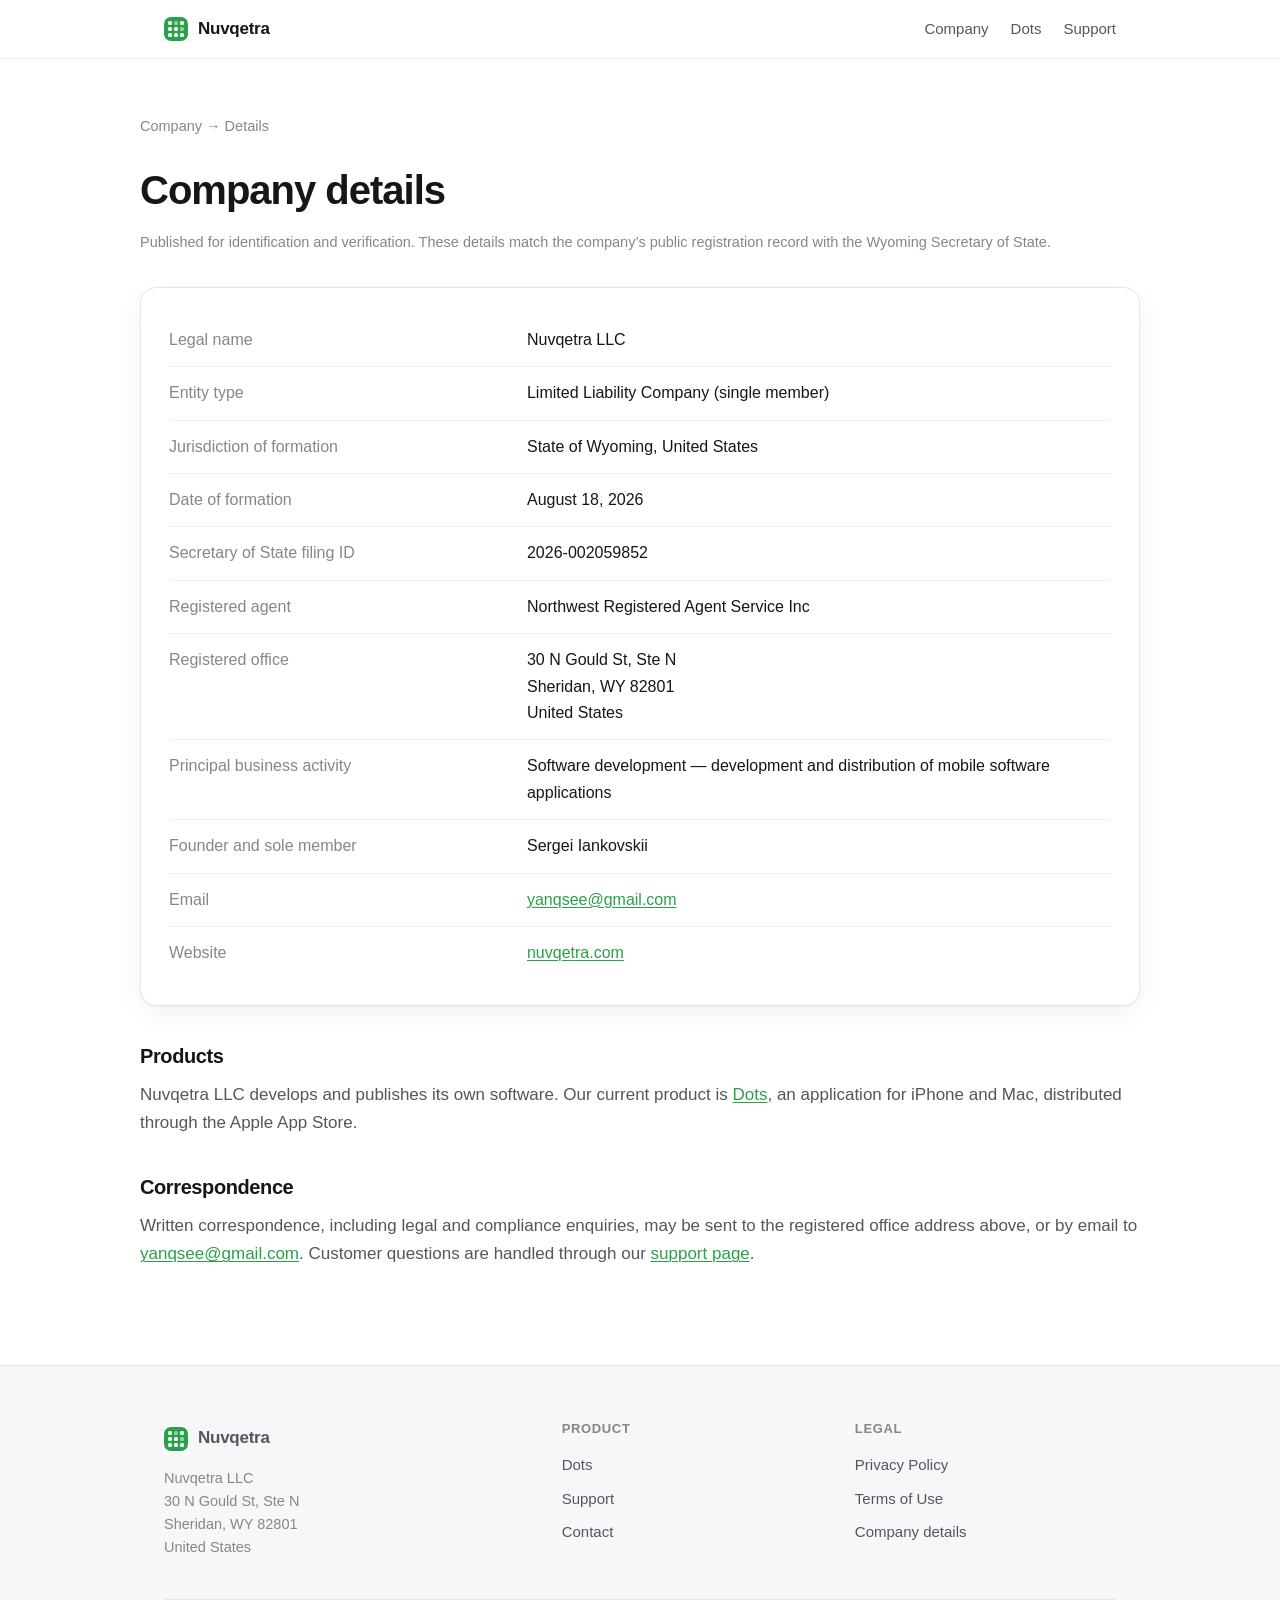
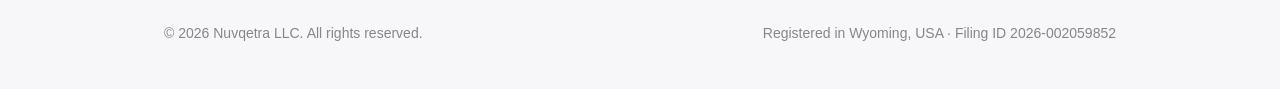
==== company/index.html @ 2ef22270 "Replace the Dots privacy page with the Nuvqetra LLC company site The repository served a single page" ====
<!DOCTYPE html>
<html lang="en">
<head>
<meta charset="UTF-8">
<meta name="viewport" content="width=device-width, initial-scale=1">
<title>Company details — Nuvqetra LLC</title>
<meta name="description" content="Registration and contact details of Nuvqetra LLC, a limited liability company registered in the State of Wyoming, United States.">
<link rel="icon" href="/assets/favicon.svg" type="image/svg+xml">
<link rel="stylesheet" href="/assets/style.css">
<meta property="og:type" content="website">
<meta property="og:title" content="Company details — Nuvqetra LLC">
<meta property="og:description" content="Registration and contact details of Nuvqetra LLC.">
<meta property="og:url" content="https://nuvqetra.com/company/">
</head>
<body>

<header class="site">
  <div class="wrap bar">
    <a class="brand" href="/">
      <span class="mark"><i></i><i></i><i></i><i></i><i></i><i></i><i></i><i></i><i></i></span>
      <span class="name">Nuvqetra</span>
    </a>
    <nav class="main">
      <a href="/">Company</a>
      <a href="/dots/">Dots</a>
      <a href="/support/">Support</a>
    </nav>
  </div>
</header>

<main class="wrap doc">

  <p class="crumbs"><a href="/">Company</a> → Details</p>

  <h1>Company details</h1>
  <p class="updated">Published for identification and verification. These details match the
  company&rsquo;s public registration record with the Wyoming Secretary of State.</p>

  <div class="card">
    <table class="facts">
      <tr><th>Legal name</th><td>Nuvqetra LLC</td></tr>
      <tr><th>Entity type</th><td>Limited Liability Company (single member)</td></tr>
      <tr><th>Jurisdiction of formation</th><td>State of Wyoming, United States</td></tr>
      <tr><th>Date of formation</th><td>August 18, 2026</td></tr>
      <tr><th>Secretary of State filing ID</th><td>2026-002059852</td></tr>
      <tr><th>Registered agent</th><td>Northwest Registered Agent Service Inc</td></tr>
      <tr><th>Registered office</th><td>30 N Gould St, Ste N<br>Sheridan, WY 82801<br>United States</td></tr>
      <tr><th>Principal business activity</th><td>Software development — development and distribution of mobile software applications</td></tr>
      <tr><th>Founder and sole member</th><td>Sergei Iankovskii</td></tr>
      <tr><th>Email</th><td><a href="mailto:yanqsee@gmail.com">yanqsee@gmail.com</a></td></tr>
      <tr><th>Website</th><td><a href="https://nuvqetra.com/">nuvqetra.com</a></td></tr>
    </table>
  </div>

  <h2>Products</h2>
  <p class="soft-text">Nuvqetra LLC develops and publishes its own software. Our current
  product is <a href="/dots/">Dots</a>, an application for iPhone and Mac, distributed
  through the Apple App Store.</p>

  <h2>Correspondence</h2>
  <p class="soft-text">Written correspondence, including legal and compliance enquiries, may be
  sent to the registered office address above, or by email to
  <a href="mailto:yanqsee@gmail.com">yanqsee@gmail.com</a>. Customer questions are handled
  through our <a href="/support/">support page</a>.</p>

</main>

<footer class="site">
  <div class="wrap">
    <div class="foot">
      <div>
        <a class="brand" href="/">
          <span class="mark"><i></i><i></i><i></i><i></i><i></i><i></i><i></i><i></i><i></i></span>
          <span class="name">Nuvqetra</span>
        </a>
        <address>
          Nuvqetra LLC<br>
          30 N Gould St, Ste N<br>
          Sheridan, WY 82801<br>
          United States
        </address>
      </div>
      <div>
        <h4>Product</h4>
        <ul>
          <li><a href="/dots/">Dots</a></li>
          <li><a href="/support/">Support</a></li>
          <li><a href="mailto:yanqsee@gmail.com">Contact</a></li>
        </ul>
      </div>
      <div>
        <h4>Legal</h4>
        <ul>
          <li><a href="/dots/privacy/">Privacy Policy</a></li>
          <li><a href="/terms/">Terms of Use</a></li>
          <li><a href="/company/">Company details</a></li>
        </ul>
      </div>
    </div>
    <div class="foot-bottom">
      <span>© 2026 Nuvqetra LLC. All rights reserved.</span>
      <span>Registered in Wyoming, USA · Filing ID 2026-002059852</span>
    </div>
  </div>
</footer>

</body>
</html>
---- assets/style.css ----
/* Nuvqetra LLC — site styles */

:root {
  color-scheme: light dark;
  --bg: #ffffff;
  --bg-soft: #f7f7f9;
  --fg: #16161a;
  --fg-soft: #55555f;
  --muted: #86868b;
  --line: #e6e6ea;
  --line-soft: #f0f0f3;
  --card: #ffffff;
  --accent: #2aa04a;
  --accent-soft: rgba(42, 160, 74, .10);
  --shadow: 0 1px 2px rgba(0,0,0,.04), 0 8px 24px rgba(0,0,0,.05);
  --radius: 16px;
  --maxw: 1000px;
  --text: 1000px;
}

@media (prefers-color-scheme: dark) {
  :root {
    --bg: #0e0e11;
    --bg-soft: #141418;
    --fg: #f0f0f3;
    --fg-soft: #b6b6bf;
    --muted: #8c8c95;
    --line: #26262c;
    --line-soft: #1c1c21;
    --card: #16161a;
    --accent: #4ecf6b;
    --accent-soft: rgba(78, 207, 107, .12);
    --shadow: none;
  }
}

* { box-sizing: border-box; }
html { -webkit-text-size-adjust: 100%; scroll-behavior: smooth; }

body {
  margin: 0;
  font-family: -apple-system, BlinkMacSystemFont, "SF Pro Text", "Segoe UI", Roboto, Helvetica, Arial, sans-serif;
  font-size: 17px;
  line-height: 1.65;
  color: var(--fg);
  background: var(--bg);
  -webkit-font-smoothing: antialiased;
  text-rendering: optimizeLegibility;
}

.wrap { max-width: var(--maxw); margin: 0 auto; padding: 0 24px; }
.narrow { max-width: 720px; }

a { color: var(--accent); text-decoration-thickness: 1px; text-underline-offset: 2px; }
a:hover { text-decoration: none; }

/* ---------- header ---------- */

header.site {
  position: sticky;
  top: 0;
  z-index: 20;
  background: color-mix(in srgb, var(--bg) 88%, transparent);
  -webkit-backdrop-filter: saturate(180%) blur(16px);
  backdrop-filter: saturate(180%) blur(16px);
  border-bottom: 1px solid var(--line-soft);
}
.bar {
  display: flex;
  align-items: center;
  gap: 20px;
  height: 58px;
}
.brand {
  display: inline-flex;
  align-items: center;
  gap: 10px;
  font-weight: 600;
  font-size: 17px;
  letter-spacing: -0.015em;
  color: var(--fg);
  text-decoration: none;
  margin-right: auto;
}
.mark {
  width: 24px; height: 24px;
  border-radius: 7px;
  background: var(--accent);
  display: grid;
  grid-template-columns: repeat(3, 1fr);
  gap: 2px;
  padding: 4px;
  flex: none;
}
.mark i { background: #fff; border-radius: 1.5px; opacity: .95; display: block; }
.mark i:nth-child(2), .mark i:nth-child(6) { opacity: .5; }

nav.main { display: flex; gap: 22px; }
nav.main a {
  color: var(--fg-soft);
  text-decoration: none;
  font-size: 15px;
  padding: 4px 0;
}
nav.main a:hover { color: var(--fg); }
nav.main a[aria-current="page"] { color: var(--fg); font-weight: 500; }

/* ---------- hero ---------- */

.hero {
  padding: 84px 0 64px;
  border-bottom: 1px solid var(--line-soft);
  background:
    radial-gradient(760px 340px at 50% -120px, var(--accent-soft), transparent 70%);
}
.hero .eyebrow {
  display: inline-block;
  font-size: 13px;
  letter-spacing: .04em;
  text-transform: uppercase;
  color: var(--accent);
  font-weight: 600;
  margin-bottom: 16px;
}
.hero h1 {
  font-size: clamp(34px, 6vw, 54px);
  line-height: 1.08;
  letter-spacing: -0.03em;
  margin: 0 0 20px;
  max-width: 15ch;
}
.hero p.lead {
  font-size: clamp(18px, 2.2vw, 21px);
  line-height: 1.55;
  color: var(--fg-soft);
  max-width: 56ch;
  margin: 0 0 30px;
}
.hero.center { text-align: center; }
.hero.center h1, .hero.center p.lead { margin-left: auto; margin-right: auto; }

/* dot grid: the app's own metaphor — lived cells in accent, the rest waiting */
.lifegrid {
  position: relative;
  margin-top: 54px;
  height: 176px;
  overflow: hidden;
  -webkit-mask-image: linear-gradient(to bottom, #000 55%, transparent 100%);
  mask-image: linear-gradient(to bottom, #000 55%, transparent 100%);
}
.lifegrid::before,
.lifegrid i {
  content: "";
  position: absolute;
  inset: 0;
  background-image: radial-gradient(circle at 5px 5px, currentColor 2.6px, transparent 2.9px);
  background-size: 15px 15px;
}
.lifegrid::before { color: var(--fg); opacity: .11; }
.lifegrid i {
  color: var(--accent);
  clip-path: inset(0 71% 0 0);
  opacity: .9;
}
.lifegrid.dense { height: 132px; }
.lifegrid.dense i { clip-path: inset(0 44% 0 0); }

/* ---------- buttons ---------- */

.actions { display: flex; flex-wrap: wrap; gap: 12px; }
.btn {
  display: inline-flex;
  align-items: center;
  gap: 8px;
  padding: 11px 20px;
  border-radius: 999px;
  background: var(--accent);
  color: #fff;
  text-decoration: none;
  font-size: 16px;
  font-weight: 500;
  border: 1px solid transparent;
  transition: opacity .15s ease;
}
.btn:hover { opacity: .88; }
.btn.ghost {
  background: transparent;
  color: var(--fg);
  border-color: var(--line);
}
.btn.ghost:hover { background: var(--bg-soft); opacity: 1; }

/* ---------- sections ---------- */

section.block { padding: 72px 0; border-bottom: 1px solid var(--line-soft); }
section.block.soft { background: var(--bg-soft); }
section.block:last-of-type { border-bottom: 0; }

.section-head { max-width: 62ch; margin-bottom: 36px; }
.section-head h2 {
  font-size: clamp(24px, 3.4vw, 32px);
  line-height: 1.2;
  letter-spacing: -0.02em;
  margin: 0 0 12px;
}
.section-head p { color: var(--fg-soft); margin: 0; font-size: 18px; }

h2 { font-size: 26px; letter-spacing: -0.02em; line-height: 1.25; margin: 44px 0 14px; }
h3 { font-size: 17.5px; letter-spacing: -0.01em; margin: 0 0 8px; }
p { margin: 0 0 16px; }
ul, ol { padding-left: 22px; margin: 0 0 16px; }
li { margin-bottom: 7px; }
.muted { color: var(--muted); }
.soft-text { color: var(--fg-soft); }
.small { font-size: 14.5px; }

/* ---------- feature grid ---------- */

.features {
  display: grid;
  grid-template-columns: repeat(auto-fit, minmax(260px, 1fr));
  gap: 28px 32px;
}
.feature p { color: var(--fg-soft); font-size: 16px; margin: 0; }
.ficon {
  width: 34px; height: 34px;
  border-radius: 10px;
  background: var(--accent-soft);
  color: var(--accent);
  display: grid;
  place-items: center;
  margin-bottom: 14px;
}
.ficon svg { width: 18px; height: 18px; display: block; }

/* ---------- cards ---------- */

.card {
  background: var(--card);
  border: 1px solid var(--line);
  border-radius: var(--radius);
  padding: 26px 28px;
  box-shadow: var(--shadow);
}
.card + .card { margin-top: 18px; }

.product {
  display: grid;
  grid-template-columns: 1.25fr 1fr;
  gap: 40px;
  align-items: center;
}
.product h3 { font-size: 24px; letter-spacing: -0.02em; margin-bottom: 12px; }
.product p { color: var(--fg-soft); }
.product .art {
  border-radius: var(--radius);
  border: 1px solid var(--line);
  background: var(--card);
  padding: 22px;
  box-shadow: var(--shadow);
}

/* ---------- facts table ---------- */

table.facts { width: 100%; border-collapse: collapse; font-size: 16px; }
table.facts th, table.facts td {
  text-align: left;
  vertical-align: top;
  padding: 13px 0;
  border-bottom: 1px solid var(--line-soft);
}
table.facts tr:last-child th, table.facts tr:last-child td { border-bottom: 0; }
table.facts th { font-weight: 400; color: var(--muted); width: 38%; padding-right: 24px; }
table.facts td { font-variant-numeric: tabular-nums; }

/* ---------- faq ---------- */

.faq details {
  border-bottom: 1px solid var(--line-soft);
  padding: 4px 0;
}
.faq summary {
  cursor: pointer;
  list-style: none;
  padding: 16px 32px 16px 0;
  font-weight: 500;
  position: relative;
}
.faq summary::-webkit-details-marker { display: none; }
.faq summary::after {
  content: "";
  position: absolute;
  right: 6px; top: 24px;
  width: 8px; height: 8px;
  border-right: 1.5px solid var(--muted);
  border-bottom: 1.5px solid var(--muted);
  transform: rotate(45deg);
  transition: transform .18s ease;
}
.faq details[open] summary::after { transform: rotate(-135deg); top: 27px; }
.faq .answer { padding: 0 0 18px; color: var(--fg-soft); }
.faq .answer p:last-child { margin-bottom: 0; }

/* ---------- legal pages ---------- */

.doc { padding: 56px 0 80px; }
.doc h1 { font-size: clamp(30px, 4.5vw, 40px); letter-spacing: -0.025em; margin: 0 0 8px; }
.doc .updated { color: var(--muted); font-size: 14.5px; margin-bottom: 32px; }
.doc h2 { font-size: 20px; margin: 38px 0 12px; }
.doc .callout {
  background: var(--accent-soft);
  border-radius: 12px;
  padding: 16px 20px;
  margin: 0 0 28px;
}
.doc .callout p { margin: 0; }

.crumbs { font-size: 14.5px; color: var(--muted); margin-bottom: 18px; }
.crumbs a { color: var(--muted); text-decoration: none; }
.crumbs a:hover { color: var(--fg); text-decoration: underline; }

/* ---------- footer ---------- */

footer.site {
  border-top: 1px solid var(--line);
  background: var(--bg-soft);
  padding: 52px 0 44px;
  font-size: 15px;
}
.foot {
  display: grid;
  grid-template-columns: 1.4fr 1fr 1fr;
  gap: 32px;
}
.foot h4 {
  font-size: 13px;
  text-transform: uppercase;
  letter-spacing: .05em;
  color: var(--muted);
  font-weight: 600;
  margin: 0 0 14px;
}
.foot ul { list-style: none; padding: 0; margin: 0; }
.foot li { margin-bottom: 9px; }
.foot a { color: var(--fg-soft); text-decoration: none; }
.foot a:hover { color: var(--fg); text-decoration: underline; }
.foot address {
  font-style: normal;
  color: var(--muted);
  font-size: 14.5px;
  line-height: 1.6;
  margin-top: 14px;
}
.foot-bottom {
  margin-top: 40px;
  padding-top: 22px;
  border-top: 1px solid var(--line);
  color: var(--muted);
  font-size: 14px;
  display: flex;
  justify-content: space-between;
  gap: 16px;
  flex-wrap: wrap;
}

/* ---------- responsive ---------- */

@media (max-width: 800px) {
  .product { grid-template-columns: 1fr; gap: 28px; }
  .foot { grid-template-columns: 1fr 1fr; }
  .foot > div:first-child { grid-column: 1 / -1; }
}
@media (max-width: 560px) {
  body { font-size: 16px; }
  .hero { padding: 56px 0 48px; }
  .lifegrid { margin-top: 36px; }
  section.block { padding: 52px 0; }
  nav.main { gap: 16px; }
  nav.main a { font-size: 14px; }
  .brand span.name { display: none; }
  table.facts th { width: 100%; display: block; padding: 12px 0 0; border: 0; }
  table.facts td { display: block; padding: 2px 0 12px; }
  .foot { grid-template-columns: 1fr; }
}
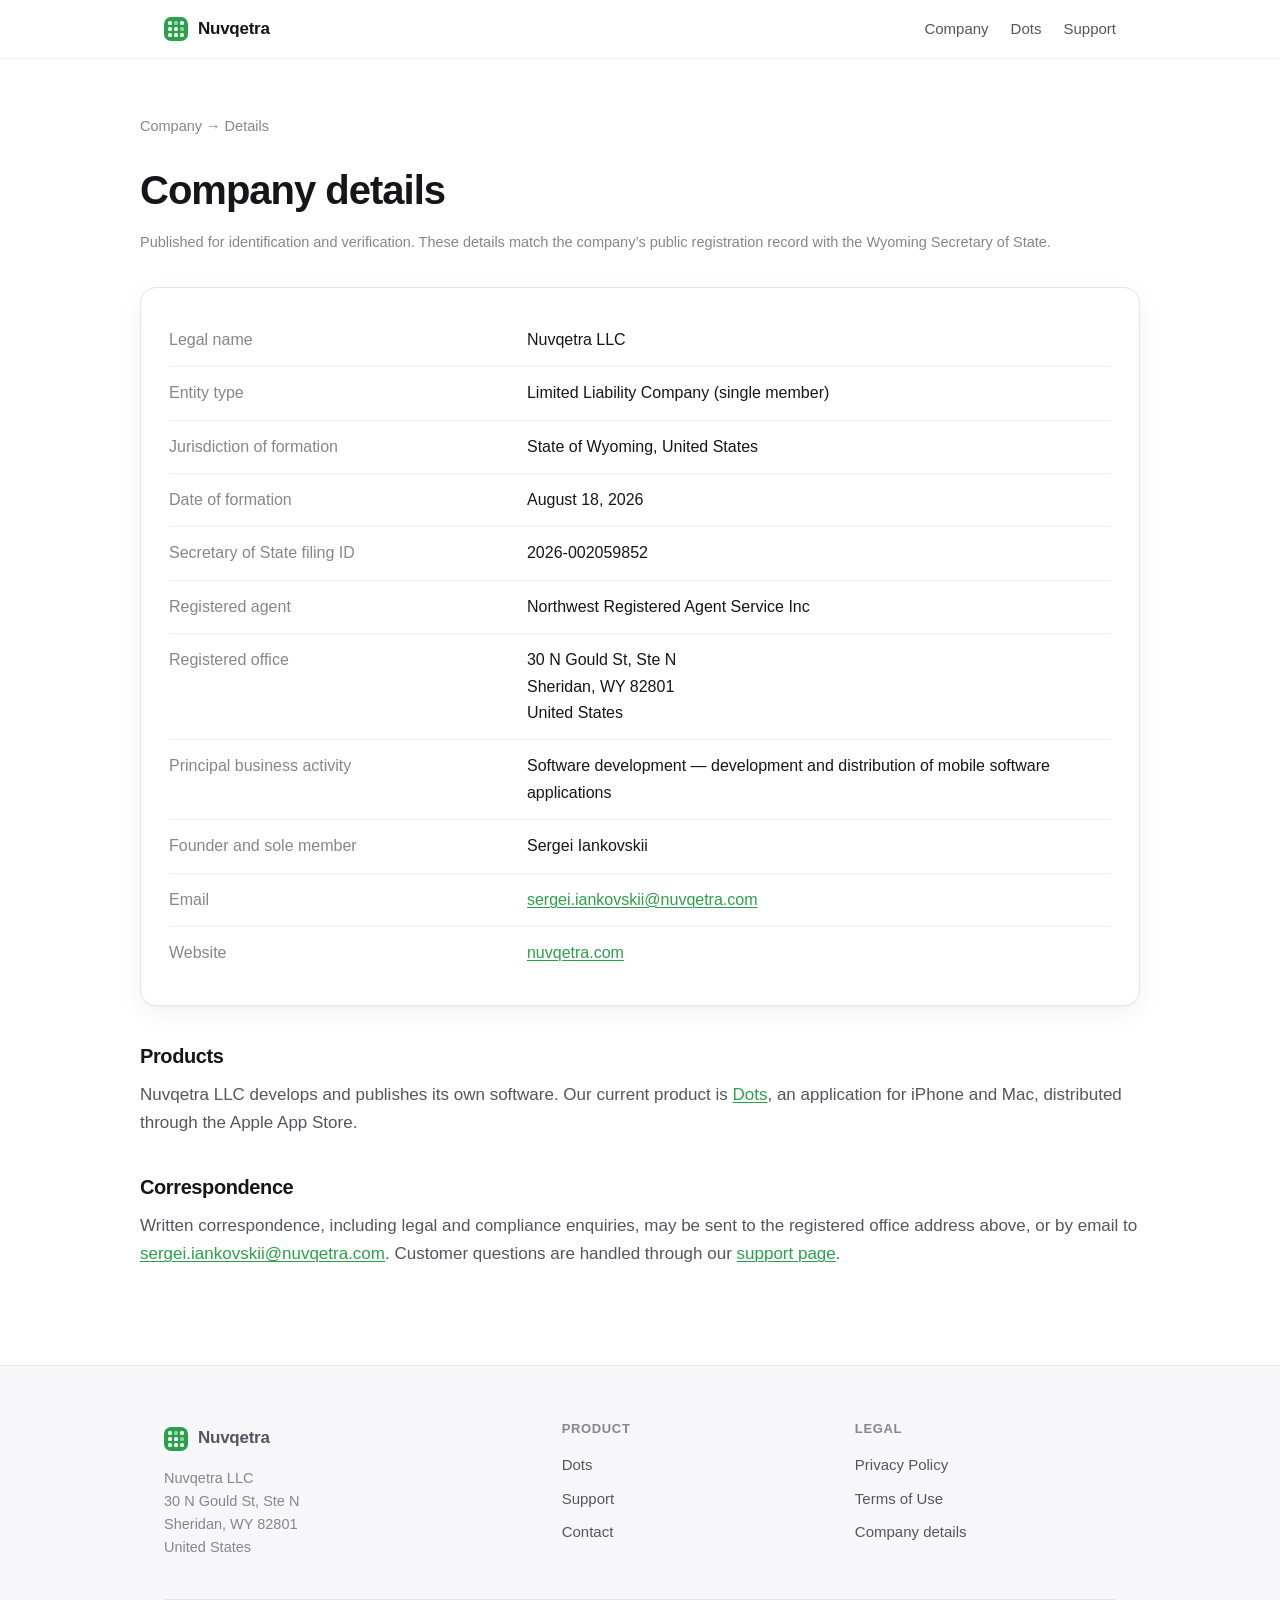
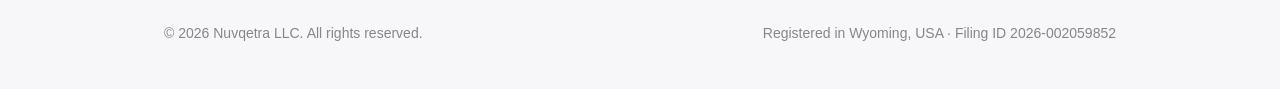
==== commit 6913b333: "Update index.html" ====
--- a/company/index.html
+++ b/company/index.html
@@ -47,7 +47,7 @@
       <tr><th>Registered office</th><td>30 N Gould St, Ste N<br>Sheridan, WY 82801<br>United States</td></tr>
       <tr><th>Principal business activity</th><td>Software development — development and distribution of mobile software applications</td></tr>
       <tr><th>Founder and sole member</th><td>Sergei Iankovskii</td></tr>
-      <tr><th>Email</th><td><a href="mailto:yanqsee@gmail.com">yanqsee@gmail.com</a></td></tr>
+      <tr><th>Email</th><td><a href="mailto:sergei.iankovskii@nuvqetra.com">sergei.iankovskii@nuvqetra.com</a></td></tr>
       <tr><th>Website</th><td><a href="https://nuvqetra.com/">nuvqetra.com</a></td></tr>
     </table>
   </div>
@@ -60,7 +60,7 @@
   <h2>Correspondence</h2>
   <p class="soft-text">Written correspondence, including legal and compliance enquiries, may be
   sent to the registered office address above, or by email to
-  <a href="mailto:yanqsee@gmail.com">yanqsee@gmail.com</a>. Customer questions are handled
+  <a href="mailto:sergei.iankovskii@nuvqetra.com">sergei.iankovskii@nuvqetra.com</a>. Customer questions are handled
   through our <a href="/support/">support page</a>.</p>
 
 </main>
@@ -85,7 +85,7 @@
         <ul>
           <li><a href="/dots/">Dots</a></li>
           <li><a href="/support/">Support</a></li>
-          <li><a href="mailto:yanqsee@gmail.com">Contact</a></li>
+          <li><a href="mailto:sergei.iankovskii@nuvqetra.com">Contact</a></li>
         </ul>
       </div>
       <div>
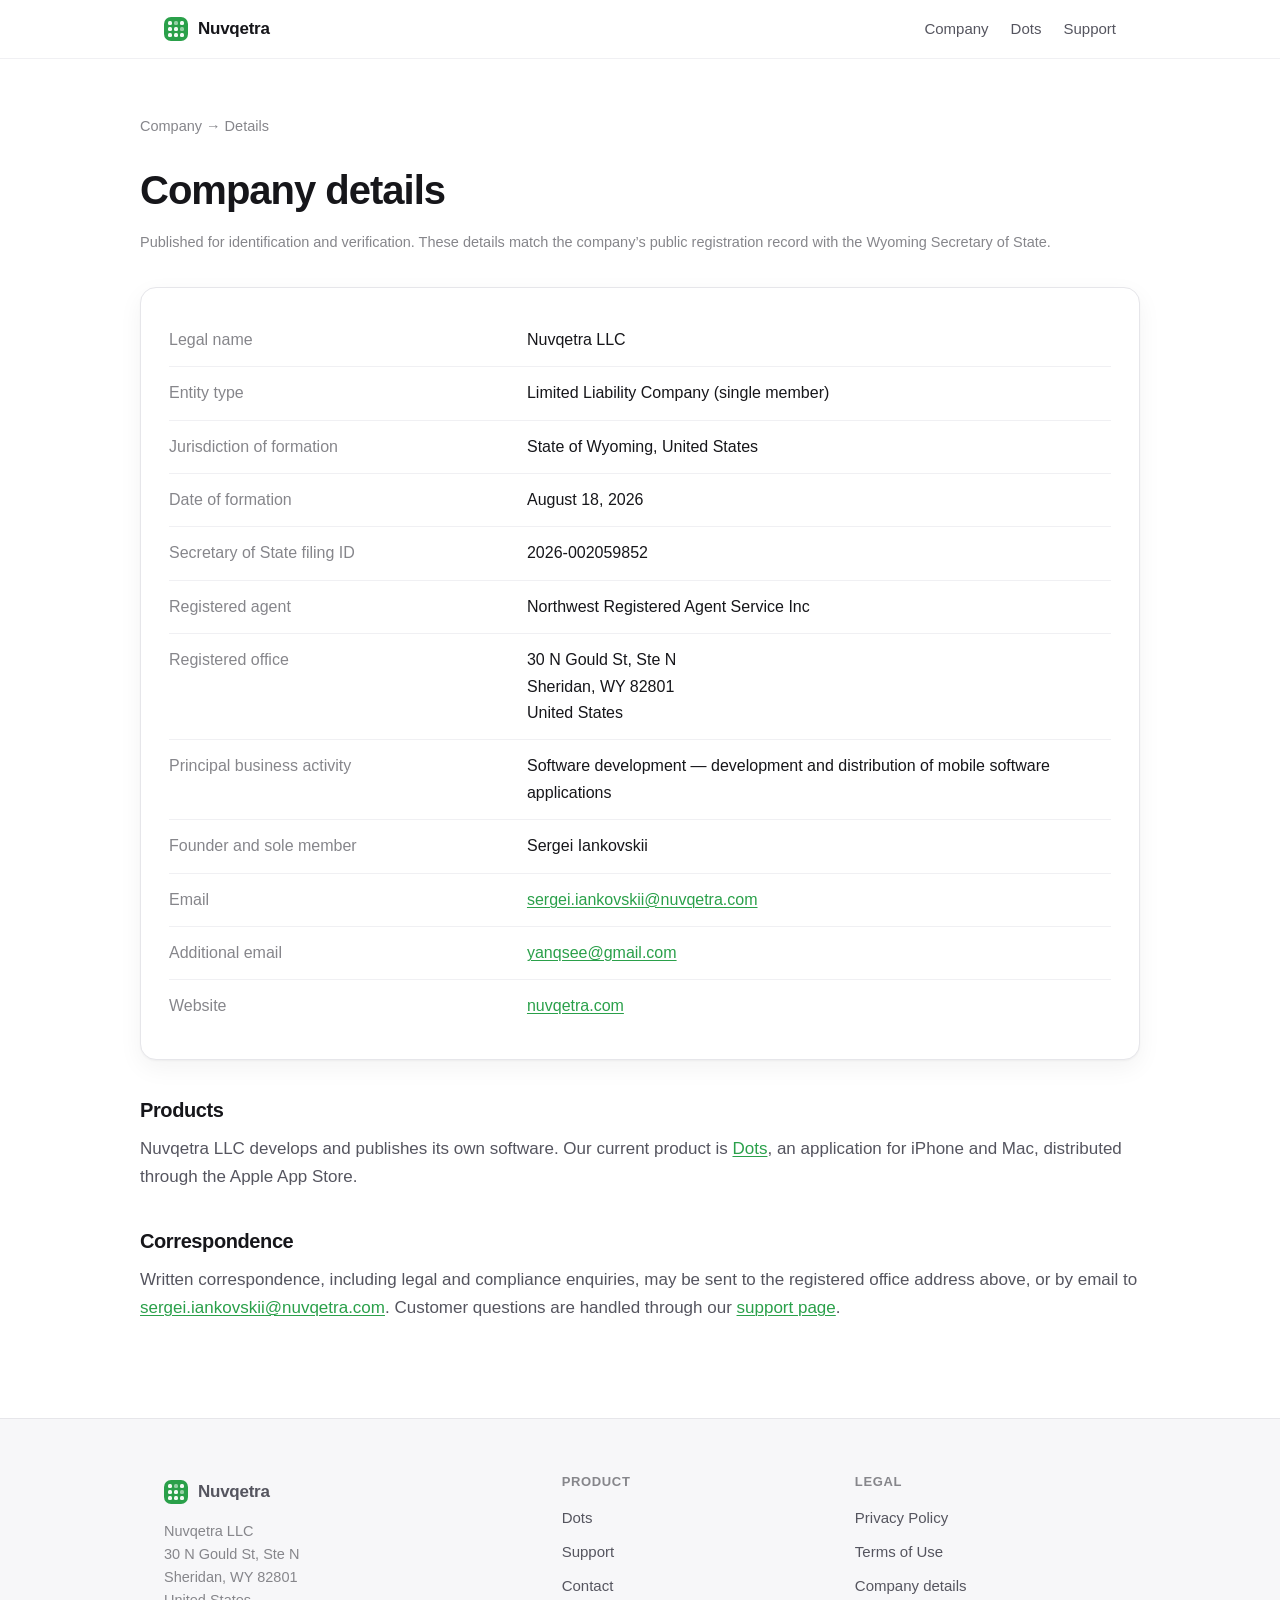
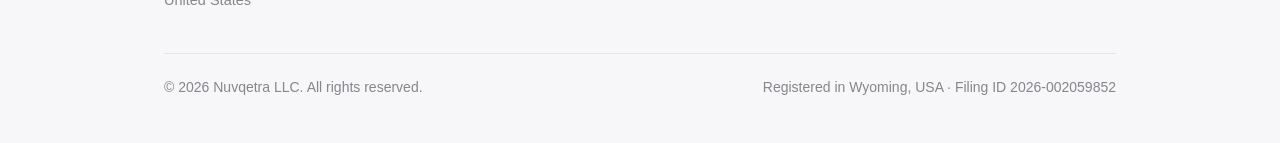
==== commit 129c0c37: "Update index.html" ====
--- a/company/index.html
+++ b/company/index.html
@@ -48,6 +48,7 @@
       <tr><th>Principal business activity</th><td>Software development — development and distribution of mobile software applications</td></tr>
       <tr><th>Founder and sole member</th><td>Sergei Iankovskii</td></tr>
       <tr><th>Email</th><td><a href="mailto:sergei.iankovskii@nuvqetra.com">sergei.iankovskii@nuvqetra.com</a></td></tr>
+      <tr><th>Additional email</th><td><a href="mailto:yanqsee@gmail.com">yanqsee@gmail.com</a></td></tr>
       <tr><th>Website</th><td><a href="https://nuvqetra.com/">nuvqetra.com</a></td></tr>
     </table>
   </div>
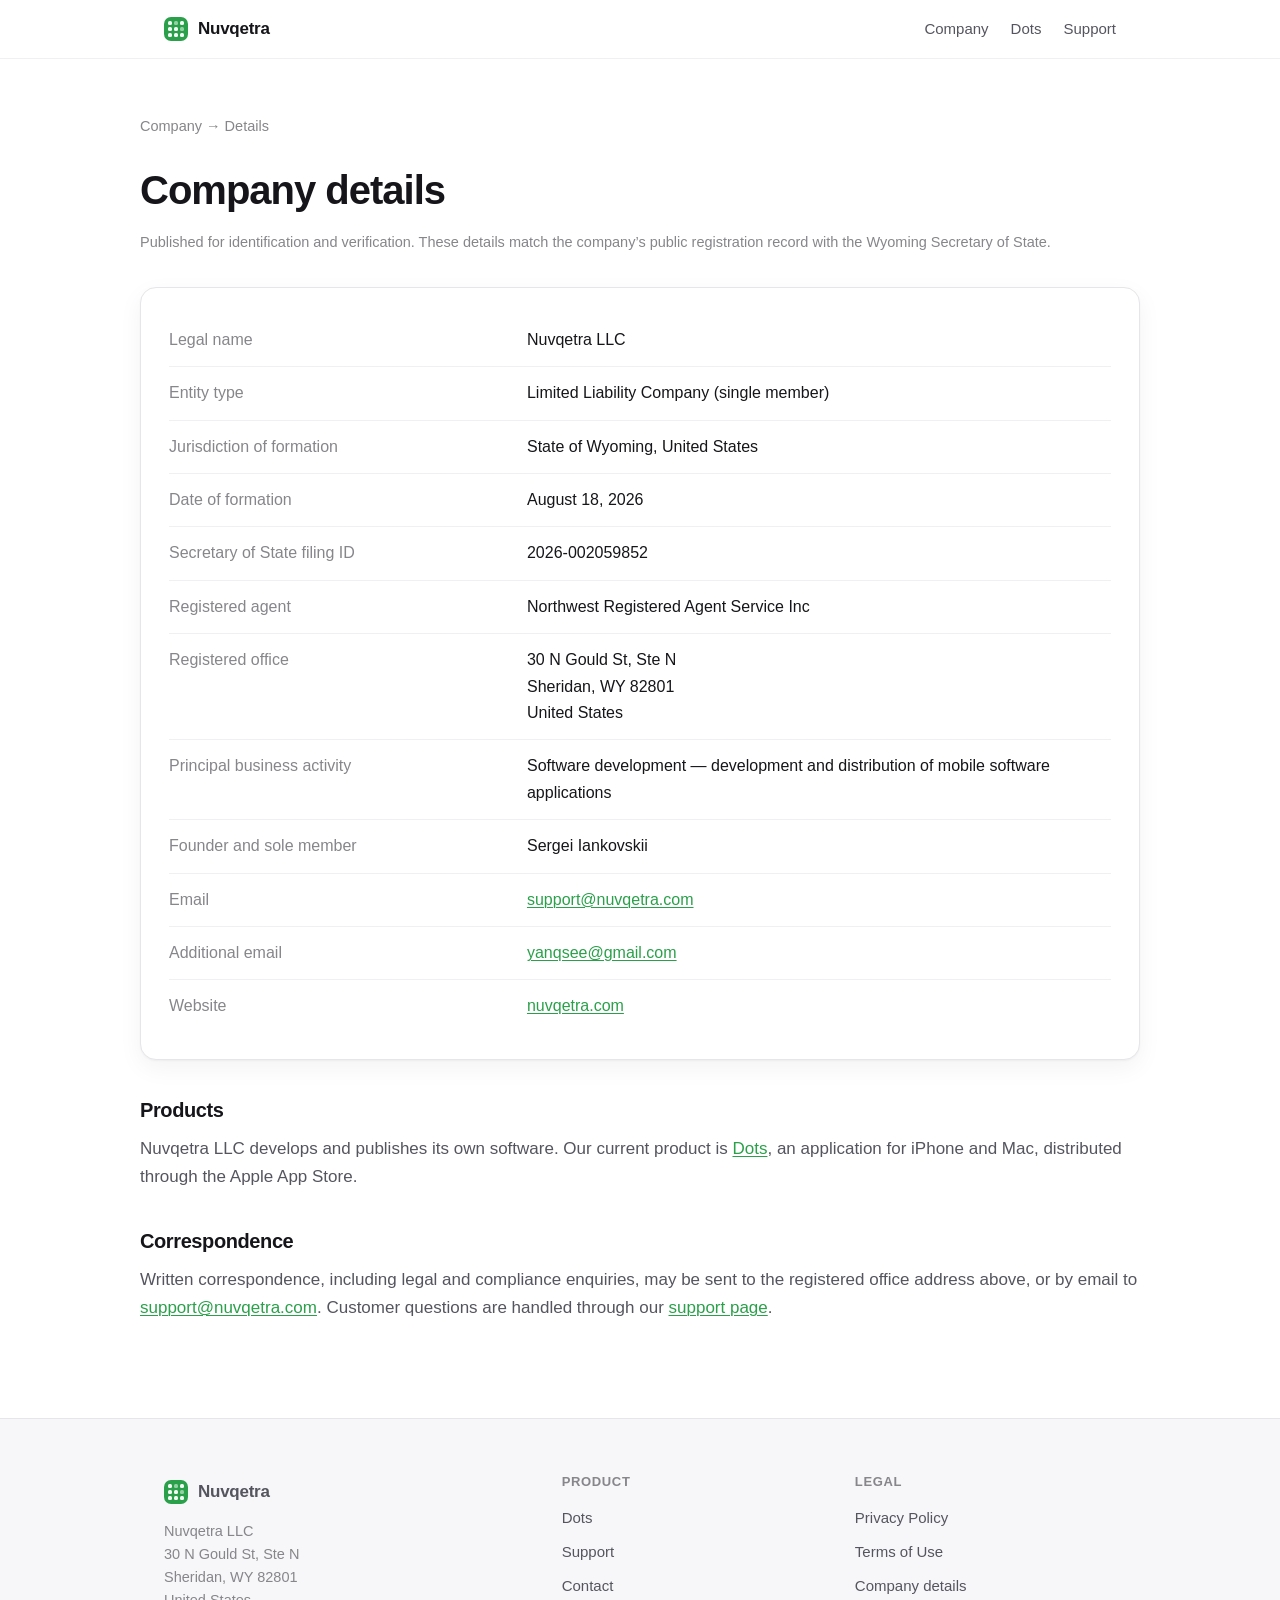
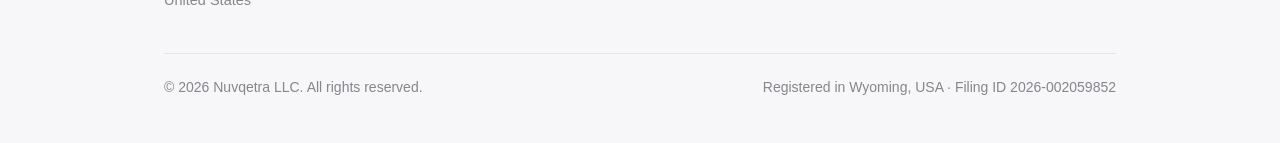
==== commit 06fd9249: "Use support mailbox across the website" ====
--- a/company/index.html
+++ b/company/index.html
@@ -47,7 +47,7 @@
       <tr><th>Registered office</th><td>30 N Gould St, Ste N<br>Sheridan, WY 82801<br>United States</td></tr>
       <tr><th>Principal business activity</th><td>Software development — development and distribution of mobile software applications</td></tr>
       <tr><th>Founder and sole member</th><td>Sergei Iankovskii</td></tr>
-      <tr><th>Email</th><td><a href="mailto:sergei.iankovskii@nuvqetra.com">sergei.iankovskii@nuvqetra.com</a></td></tr>
+      <tr><th>Email</th><td><a href="mailto:support@nuvqetra.com">support@nuvqetra.com</a></td></tr>
       <tr><th>Additional email</th><td><a href="mailto:yanqsee@gmail.com">yanqsee@gmail.com</a></td></tr>
       <tr><th>Website</th><td><a href="https://nuvqetra.com/">nuvqetra.com</a></td></tr>
     </table>
@@ -61,7 +61,7 @@
   <h2>Correspondence</h2>
   <p class="soft-text">Written correspondence, including legal and compliance enquiries, may be
   sent to the registered office address above, or by email to
-  <a href="mailto:sergei.iankovskii@nuvqetra.com">sergei.iankovskii@nuvqetra.com</a>. Customer questions are handled
+  <a href="mailto:support@nuvqetra.com">support@nuvqetra.com</a>. Customer questions are handled
   through our <a href="/support/">support page</a>.</p>
 
 </main>
@@ -86,7 +86,7 @@
         <ul>
           <li><a href="/dots/">Dots</a></li>
           <li><a href="/support/">Support</a></li>
-          <li><a href="mailto:sergei.iankovskii@nuvqetra.com">Contact</a></li>
+          <li><a href="mailto:support@nuvqetra.com">Contact</a></li>
         </ul>
       </div>
       <div>
